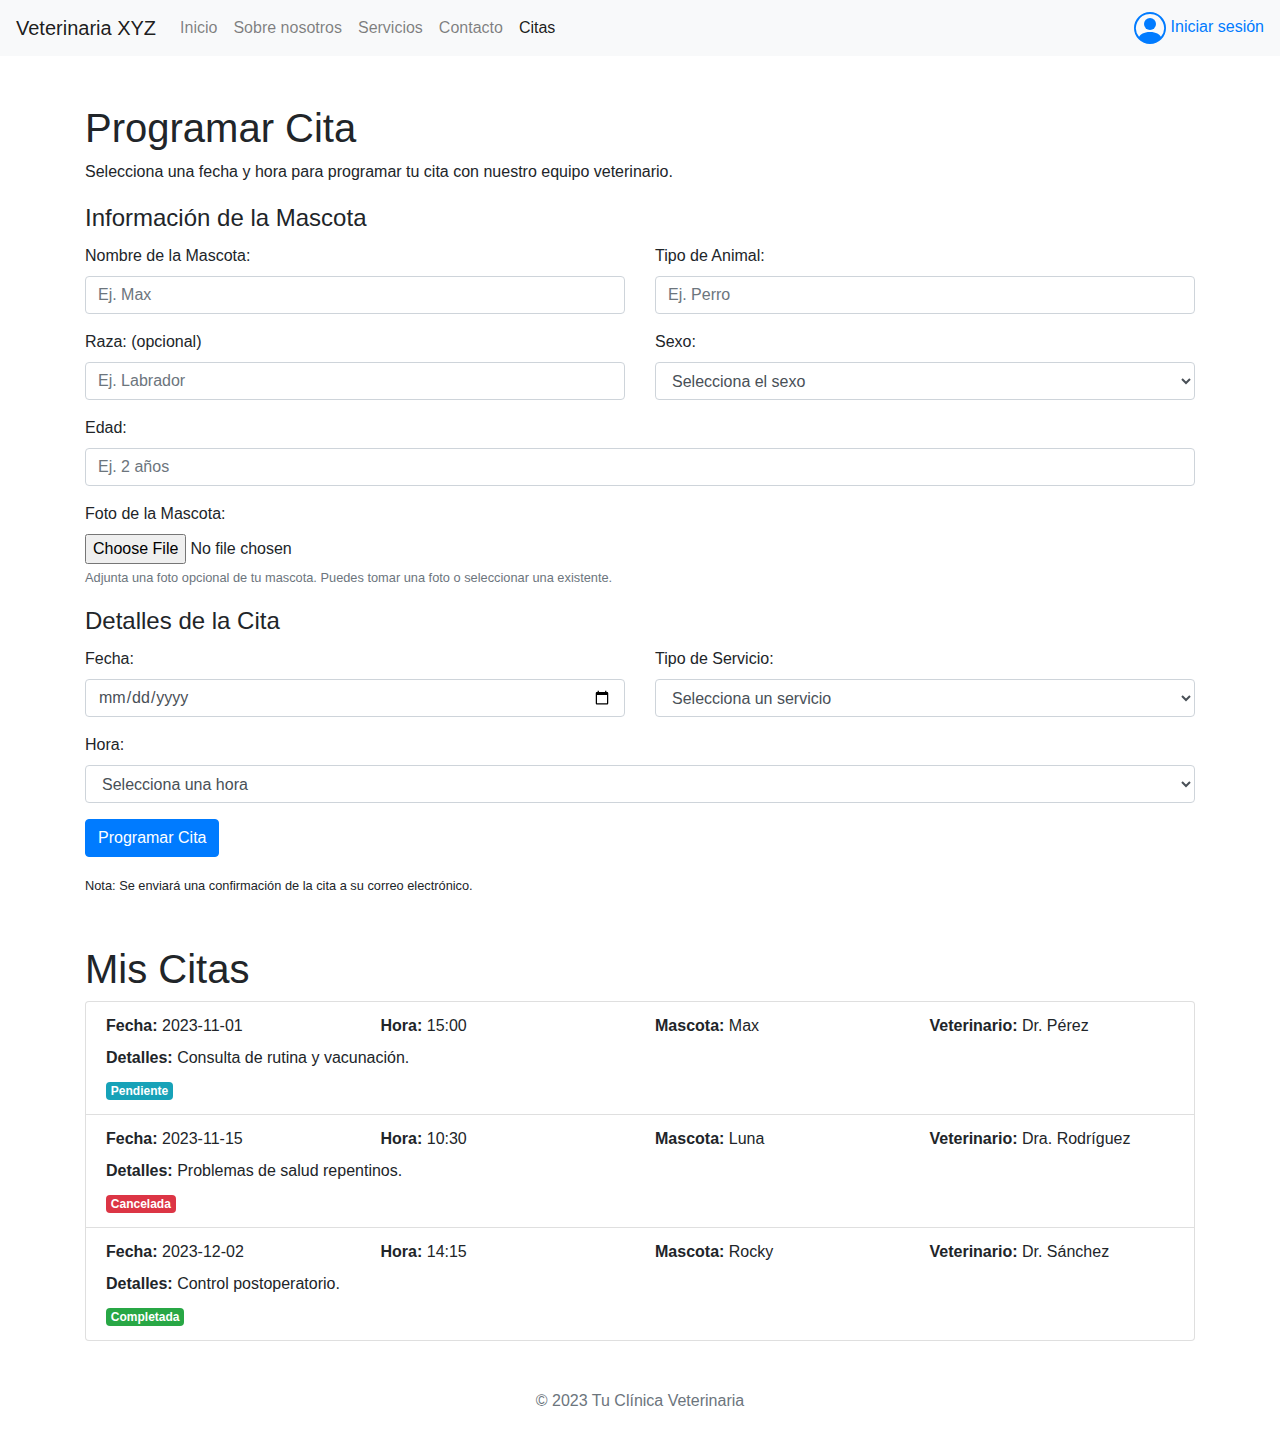
==== citas.html @ 6ef01938 "creacion sitio base" ====
<!DOCTYPE html>
<html lang="es">
  <head>
    <meta charset="UTF-8" />
    <meta
      name="viewport"
      content="width=device-width, initial-scale=1, shrink-to-fit=no"
    />
    <title>Servicios - Veterinaria XYZ</title>

    <!-- Enlace a los estilos de Bootstrap (puedes usar la CDN o descargar los archivos) -->
    <link
      rel="stylesheet"
      href="https://maxcdn.bootstrapcdn.com/bootstrap/4.5.2/css/bootstrap.min.css"
    />
  </head>
  <body>
    <header>
      <nav class="navbar navbar-expand-lg navbar-light bg-light">
        <button
          class="navbar-toggler"
          type="button"
          data-toggle="collapse"
          data-target="#navbarNav"
          aria-controls="navbarNav"
          aria-expanded="false"
          aria-label="Toggle navigation"
        >
          <span class="navbar-toggler-icon"></span>
        </button>
        <a class="navbar-brand ml-auto" href="#">Veterinaria XYZ</a>

        <div class="ml-auto order-lg-last">
          <a href="login.html">
            <svg
              xmlns="http://www.w3.org/2000/svg"
              width="32"
              height="32"
              fill="currentColor"
              class="bi bi-person-circle"
              viewBox="0 0 16 16"
            >
              <path d="M11 6a3 3 0 1 1-6 0 3 3 0 0 1 6 0z" />
              <path
                fill-rule="evenodd"
                d="M0 8a8 8 0 1 1 16 0A8 8 0 0 1 0 8zm8-7a7 7 0 0 0-5.468 11.37C3.242 11.226 4.805 10 8 10s4.757 1.225 5.468 2.37A7 7 0 0 0 8 1z"
              />
            </svg>
            Iniciar sesión
          </a>
        </div>

        <div class="collapse navbar-collapse" id="navbarNav">
          <ul class="navbar-nav ms-auto">
            <li class="nav-item">
              <a class="nav-link" href="/">Inicio</a>
            </li>
            <li class="nav-item">
              <a class="nav-link" href="sobrenosotros.html">Sobre nosotros</a>
            </li>
            <li class="nav-item">
              <a class="nav-link" href="servicios.html">Servicios</a>
            </li>
            <li class="nav-item">
              <a class="nav-link" href="contacto.html">Contacto</a>
            </li>
            <li class="nav-item active">
              <a class="nav-link" href="citas.html">Citas</a>
            </li>
          </ul>
        </div>
      </nav>
    </header>

    <div class="container mt-5">
        <h1>Programar Cita</h1>
        <p>Selecciona una fecha y hora para programar tu cita con nuestro equipo veterinario.</p>
      
        <form>
          <fieldset>
            <legend>Información de la Mascota</legend>
            <div class="row">
              <div class="col-md-6">
                <div class="form-group">
                  <label for="nombreMascota">Nombre de la Mascota:</label>
                  <input type="text" class="form-control" id="nombreMascota" required placeholder="Ej. Max">
                </div>
              </div>
              <div class="col-md-6">
                <div class="form-group">
                  <label for="tipoAnimal">Tipo de Animal:</label>
                  <input type="text" class="form-control" id="tipoAnimal" required placeholder="Ej. Perro">
                </div>
              </div>
            </div>
            <div class="row">
              <div class="col-md-6">
                <div class="form-group">
                  <label for="raza">Raza: (opcional)</label>
                  <input type="text" class="form-control" id="raza" placeholder="Ej. Labrador">
                </div>
              </div>
              <div class="col-md-6">
                <div class="form-group">
                  <label for="sexo">Sexo:</label>
                  <select class="form-control" id="sexo" required>
                    <option value="" disabled selected>Selecciona el sexo</option>
                    <option value="Macho">Macho</option>
                    <option value="Hembra">Hembra</option>
                  </select>
                </div>
              </div>
            </div>
            <div class="form-group">
              <label for="edad">Edad:</label>
              <input type="text" class="form-control" id="edad" required placeholder="Ej. 2 años">
            </div>
            <div class="form-group">
                <label for="foto">Foto de la Mascota:</label>
                <input type="file" class="form-control-file" id="foto" accept="image/*" capture="camera" />
                <small class="form-text text-muted">Adjunta una foto opcional de tu mascota. Puedes tomar una foto o seleccionar una existente.</small>
              </div>
          </fieldset>
      
          <fieldset>
            <legend>Detalles de la Cita</legend>
            <div class="row">
              <div class="col-md-6">
                <div class="form-group">
                  <label for="fecha">Fecha:</label>
                  <input type="date" class="form-control" id="fecha" min="<?php echo date('Y-m-d'); ?>" required>
                </div>
              </div>
              <div class="col-md-6">
                <div class="form-group">
                  <label for="servicio">Tipo de Servicio:</label>
                  <select class="form-control" id="servicio" required>
                    <option value="" disabled selected>Selecciona un servicio</option>
                    <!-- opciones de servicio (mantén las opciones existentes) -->
                  </select>
                </div>
              </div>
            </div>
            <div class="form-group">
              <label for="hora">Hora:</label>
              <select class="form-control" id="hora" required>
                <option value="" disabled selected>Selecciona una hora</option>
                <!-- opciones de hora (actualiza según sea necesario) -->
              </select>
            </div>
          </fieldset>
      
          <button type="submit" class="btn btn-primary">Programar Cita</button>
        </form>
        <p class="mt-3">
          <small>Nota: Se enviará una confirmación de la cita a su correo electrónico.</small>
        </p>
      </div>
      
    <div class="container mt-5">
      <h1>Mis Citas</h1>

      <!-- Lista de citas anteriores -->
      <ul class="list-group">
        <!-- Ejemplo de una cita pendiente -->
        <li class="list-group-item">
          <div class="row">
            <div class="col-md-3"><strong>Fecha:</strong> 2023-11-01</div>
            <div class="col-md-3"><strong>Hora:</strong> 15:00</div>
            <div class="col-md-3"><strong>Mascota:</strong> Max</div>
            <div class="col-md-3"><strong>Veterinario:</strong> Dr. Pérez</div>
          </div>
          <div class="row mt-2">
            <div class="col-md-12">
              <strong>Detalles:</strong> Consulta de rutina y vacunación.
            </div>
          </div>
          <div class="row mt-2">
            <div class="col-md-12">
              <span class="badge badge-info">Pendiente</span>
            </div>
          </div>
        </li>

        <!-- Ejemplo de una cita cancelada -->
        <li class="list-group-item">
          <div class="row">
            <div class="col-md-3"><strong>Fecha:</strong> 2023-11-15</div>
            <div class="col-md-3"><strong>Hora:</strong> 10:30</div>
            <div class="col-md-3"><strong>Mascota:</strong> Luna</div>
            <div class="col-md-3">
              <strong>Veterinario:</strong> Dra. Rodríguez
            </div>
          </div>
          <div class="row mt-2">
            <div class="col-md-12">
              <strong>Detalles:</strong> Problemas de salud repentinos.
            </div>
          </div>
          <div class="row mt-2">
            <div class="col-md-12">
              <span class="badge badge-danger">Cancelada</span>
            </div>
          </div>
        </li>

        <!-- Ejemplo de una cita completada -->
        <li class="list-group-item">
          <div class="row">
            <div class="col-md-3"><strong>Fecha:</strong> 2023-12-02</div>
            <div class="col-md-3"><strong>Hora:</strong> 14:15</div>
            <div class="col-md-3"><strong>Mascota:</strong> Rocky</div>
            <div class="col-md-3">
              <strong>Veterinario:</strong> Dr. Sánchez
            </div>
          </div>
          <div class="row mt-2">
            <div class="col-md-12">
              <strong>Detalles:</strong> Control postoperatorio.
            </div>
          </div>
          <div class="row mt-2">
            <div class="col-md-12">
              <span class="badge badge-success">Completada</span>
            </div>
          </div>
        </li>
      </ul>
    </div>
    <!-- Pie de página -->
    <footer class="footer mt-5">
      <div class="container text-center">
        <p class="text-muted">© 2023 Tu Clínica Veterinaria</p>
      </div>
    </footer>

    <!-- Enlace a los scripts de Bootstrap (puedes usar la CDN o descargar los archivos) -->
    <script src="https://code.jquery.com/jquery-3.5.1.slim.min.js"></script>
    <script src="https://cdn.jsdelivr.net/npm/@popperjs/core@2.9.2/dist/umd/popper.min.js"></script>
    <script src="https://maxcdn.bootstrapcdn.com/bootstrap/4.5.2/js/bootstrap.min.js"></script>
    <script>
      document
        .getElementById("fecha")
        .addEventListener("change", actualizarHoras);

      function actualizarHoras() {
        var fechaInput = document.getElementById("fecha").value;
        var diaSemana = new Date(fechaInput).getDay();
        var horaInput = document.getElementById("hora");
        var horasAtencion;

        // Restablecer las opciones de hora
        horaInput.innerHTML = "";

        // Definir las horas de atención según el día de la semana
        if (diaSemana >= 1 && diaSemana <= 5) {
          horasAtencion = [
            "09:00",
            "10:00",
            "11:00",
            "12:00",
            "13:00",
            "14:00",
            "15:00",
            "16:00",
            "17:00",
          ];
        } else if (diaSemana === 6) {
          horasAtencion = [
            "10:00",
            "11:00",
            "12:00",
            "13:00",
            "14:00",
            "15:00",
          ];
        } else {
          document.getElementById("horaHelp").innerHTML =
            "La clínica está cerrada los domingos. Por favor, elige otro día.";
          return;
        }

        // Añadir las opciones de hora válidas
        for (var i = 0; i < horasAtencion.length; i++) {
          var opcionHora = document.createElement("option");
          opcionHora.value = horasAtencion[i];
          opcionHora.text = horasAtencion[i];
          horaInput.add(opcionHora);
        }

        // Restablecer el mensaje de ayuda
        document.getElementById("horaHelp").innerHTML =
          "Por favor, elige una hora durante el horario de atención.";
      }
    </script>
  </body>
</html>
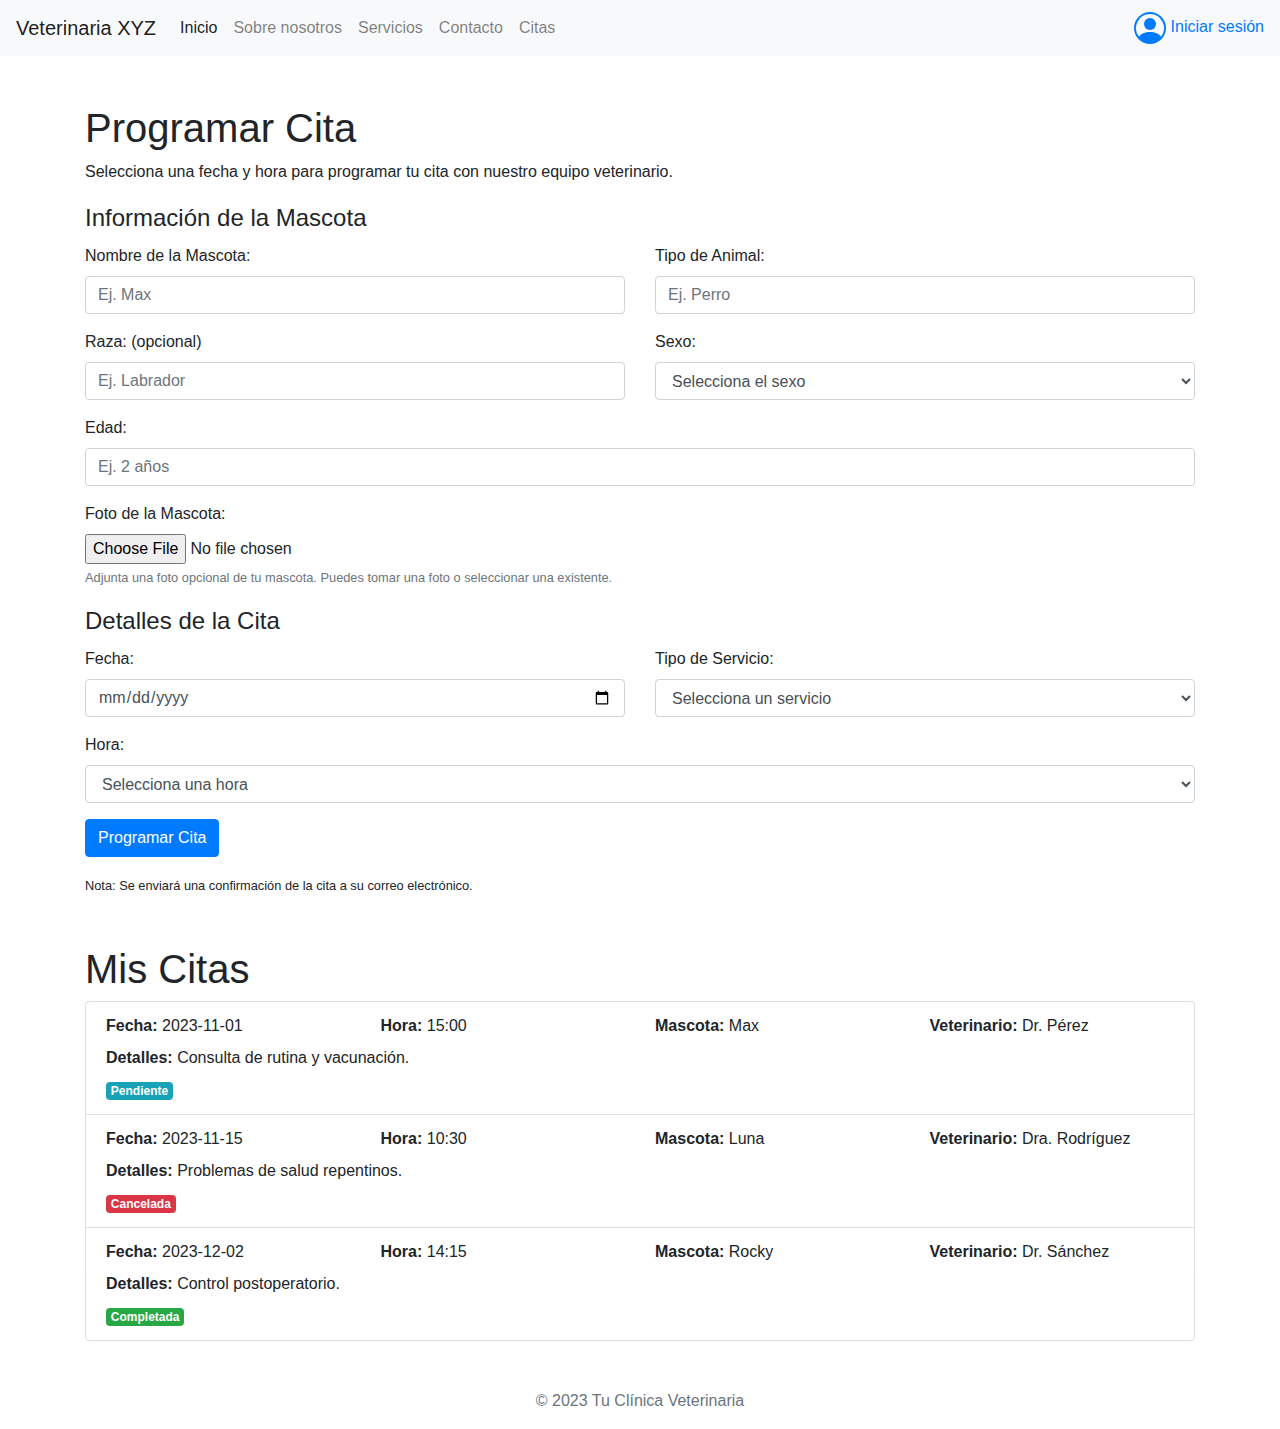
==== commit 7ffa539a: "Merge branch 'main' of https://github.com/DonGrobby/proyectoFinal" ====
--- a/citas.html
+++ b/citas.html
@@ -52,20 +52,20 @@
 
         <div class="collapse navbar-collapse" id="navbarNav">
           <ul class="navbar-nav ms-auto">
-            <li class="nav-item">
-              <a class="nav-link" href="/">Inicio</a>
-            </li>
-            <li class="nav-item">
-              <a class="nav-link" href="sobrenosotros.html">Sobre nosotros</a>
-            </li>
-            <li class="nav-item">
-              <a class="nav-link" href="servicios.html">Servicios</a>
-            </li>
-            <li class="nav-item">
-              <a class="nav-link" href="contacto.html">Contacto</a>
-            </li>
             <li class="nav-item active">
-              <a class="nav-link" href="citas.html">Citas</a>
+              <a class="nav-link" href="./index.html">Inicio</a>
+            </li>
+            <li class="nav-item">
+              <a class="nav-link" href="./sobrenosotros.html">Sobre nosotros</a>
+            </li>
+            <li class="nav-item">
+              <a class="nav-link" href="./servicios.html">Servicios</a>
+            </li>
+            <li class="nav-item">
+              <a class="nav-link" href="./contacto.html">Contacto</a>
+            </li>
+            <li class="nav-item">
+              <a class="nav-link" href="./citas.html">Citas</a>
             </li>
           </ul>
         </div>
